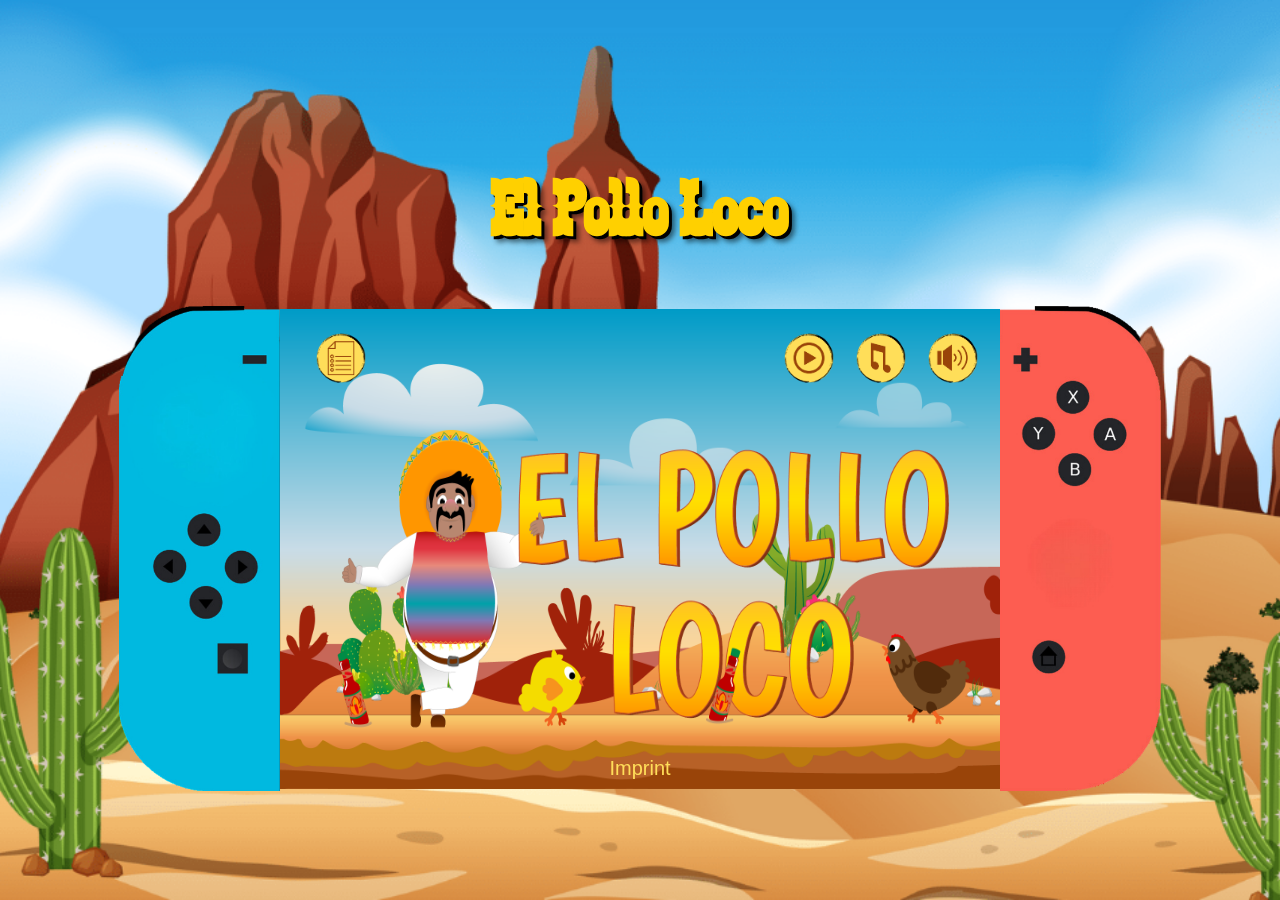
==== index.html @ 63dd64ae "fix: Reset collectible items, updated JS documentation" ====
<!DOCTYPE html>
<html translate="no" lang="en">
  <head>
    <meta charset="UTF-8" />
    <meta name="viewport" content="width=device-width, initial-scale=1.0" />
    <link rel="stylesheet" href="style.css" />

       <!-- Basic Classes -->
       <script src="js/models/drawable-object.class.js"></script>
       <script src="js/models/movable-object.class.js"></script>
       <script src="js/models/character.class.js"></script>
       <script src="js/models/enemies/chicken.class.js"></script>
       <script src="js/models/enemies/chicken-small.class.js"></script>
       <script src="js/models/enemies/endboss.class.js"></script>
       <script src="js/models/cloud.class.js"></script>
       <script src="js/models/collectibleItems/collectibl-bottle.class.js"></script>
       <script src="js/models/collectibleItems/collectibl-coin.class.js"></script>
       <script src="js/models/statusbar/status-bar.class.js"></script>
       <script src="js/models/statusbar/statusbar-bottle.class.js"></script>
       <script src="js/models/statusbar/statusbar-coin.class.js"></script>
       <script src="js/models/salsaStore/salsa_store.class.js"></script>
      
       <!-- Managers and Helper Classes -->
       <script src="js/models/collisonManager.class.js"></script>
       <script src="js/models/game-reset-manager.class.js"></script>
       <script src="js/models/audioManager.class.js"></script>
     
       <!-- Icons and UI Elements -->
       <script src="js/models/icons/music-mute.class.js"></script>
       <script src="js/models/play-audio.class.js"></script>
       <script src="js/models/icons/sound-mute.class.js"></script>
       <script src="js/models/icons/button-home.class.js"></script>
       <script src="js/models/icons/move-raight.class.js"></script>
       <script src="js/models/icons/move-left.class.js"></script>
       <script src="js/models/icons/jump.class.js"></script>
       <script src="js/models/icons/buy.class.js"></script>
       <script src="js/models/icons/attack.class.js"></script>
       <script src="js/models/icons/play-game.class.js"></script>
       <script src="js/models/icons/instruction.class.js"></script>
       <script src="js/models/imprint.class.js"></script> 
     
       <!-- World and Level -->
       <script src="js/models/world.class.js"></script>
       <script src="js/models/background.class.js"></script>
       <script src="js/models/keyboard.class.js"></script>
       <script src="js/models/level.class.js"></script>
       



       <script src="js/models/throwable-object.class.js"></script>
       <script src="js/levels/level1.js"></script>
       
        <!-- Start Screen and End of Game -->
        <script src="js/models/startscreen.class.js"></script>
        <script src="js/models/game-over.class.js"></script>
        <script src="js/models/you-won.class.js"></script>
 
     
       <!-- Main Game Script -->
       <script src="js/game.js"></script>
    <link
      rel="icon"
      type="image/png"
      href="img/favicon/favicon-96x96.png"
      sizes="96x96"
    />
    <link rel="icon" type="image/svg+xml" href="img/favicon/favicon.svg" />
    <link rel="shortcut icon" href="img/favicon/favicon.ico" />
    <link
      rel="apple-touch-icon"
      sizes="180x180"
      href="img/favicon/apple-touch-icon.png"
    />
    <link rel="manifest" href="img/favicon/site.webmanifest" />

    <title>El Pollo Loco</title>
  </head>
  <body onload="init()">
    <h1>El Pollo Loco</h1>
    <div id="controllerContainer">
      
      <div class="containerControlerL">
        <img src="img/background/Controller-Left.png" alt="Left Controller" />
        <div class="arrow" id="arrowTop"></div>
        <div class="arrow" id="arrowRaight"></div>
        <div class="arrow" id="arrowBottom"></div>
        <div class="arrow" id="arrowLeft"></div>
      </div>

      <div id="fullscreen">
        <canvas id="canvas" width="720" height="480"></canvas>
      </div>

      <div class="containerControlerR">
        <img src="img/background/Controller-Right.png" alt="Right Controller" />
        <div class="button" id="xButton"></div>
        <div class="button" id="aButton"></div>
        <div class="button" id="bButton"></div>
        <div class="button" id="yButton"></div>
        <div class="button" id="home"></div>
      </div>


      <div id="popup" class="popup">

        <img src="img/turn-phone.png" alt="">
        <p>Rotate your phone to play.</p>
    </div>

  </body>
</html>
---- style.css ----
/* Global Styles & Reset */
* {
  box-sizing: border-box;
}
@font-face {
  font-family: 'zabras'; 
  src: url('fonts/Zabars.ttf') format('truetype'); 
  font-style: normal;
}

h1 {
  font-family: "zabras",Arial, Helvetica, sans-serif;
  font-size: 5rem;
  color: #ffd000;
  text-shadow: 
    3px 3px 0px #000, 
    6px 6px 5px rgba(0, 0, 0, 0.5); 
}



/* Body Layout & Background */
body {
  margin: 0;
  display: flex;
  flex-direction: column;
  justify-content: center;
  align-items: center;
  height: 100vh;
  background-image: url("img/desert-background.png");
  background-size: cover;
  background-position: center;
  background-repeat: no-repeat;
  background-attachment: fixed;
}

/* Container for Controllers */
.containerControlerL,
.containerControlerR {
  position: relative;
  display: flex;
}

/* General settings for arrows and buttons */
.arrow,
.button {
  position: absolute;
  width: 35px;
  height: 35px;
  border-radius: 50%;
  z-index: 10;
  cursor: pointer;
}

/* Positioning of the arrows */
#arrowTop {
  top: 206px;
  left: 68px;
}

#arrowRaight {
  top: 244px;
  left: 105px;
}

#arrowBottom {
  top: 278px;
  left: 70px;
}

#arrowLeft {
  top: 242px;
  left: 34px;
}


/* Positioning of the gamepad buttons */
#xButton {
  top: 74px;
  left: 55px;
}

#aButton {
  top: 110px;
  left: 92px;
}

#bButton {
  top: 146px;
  left: 57px;
}

#yButton {
  top: 110px;
  left: 21px;
}

#home {
  top: 336px;
  left: 31px;
}

/* Controller container & image */
#controllerContainer {
  display: flex;
  position: relative;
}

#controllerContainer img {
  height: 485px;
  margin-bottom: 2px;
}

/* Fullscreen container */
#fullscreen {
  display: flex;
  justify-content: center;
  align-items: center;
}

/* Canvas element */
canvas {
  display: block;
}


.popup {
  display: none;
  position: fixed;
  top: 0;
  left: 0;
  width: 100%;
  height: 100%;
  background-color: rgba(0, 0, 0, 1);
  color: white;
  justify-content: center;
  align-items: center;
  text-align: center;
  font-size: 1.5em;
  display: flex;
  flex-direction: column;
}
#popup{
  display: none;
}
.popup p {
  padding: 20px;
}
.popup img{
  width: 80%;
  margin-bottom: 0 !important;
}
/* Imprint */
.imprintContainer{
  font-family: Arial, sans-serif;
  line-height: 1.6;
  margin: 20px;
}
.backIcon{
  width: 50px;
}
.headerImprint{
  color: #333;
}
.imprint {
  background-color: #f9f9f9;
  padding: 20px;
  border-radius: 8px;
}




/* Responsive adjustments */
@media (max-width: 1060px) {
  .containerControlerL,
  .containerControlerR {
    display: none;
  }
  h1{
    display: none;
  }
}

@media only screen and (max-width: 900px) {
  canvas {
    width: 100%;
  }
}

@media only screen and (max-height: 720px) {
  canvas {
    height: 100vh;
  }
  
  .containerControlerL,
  .containerControlerR {
    display: none;
  }
  h1{
    display: none;
  }
}
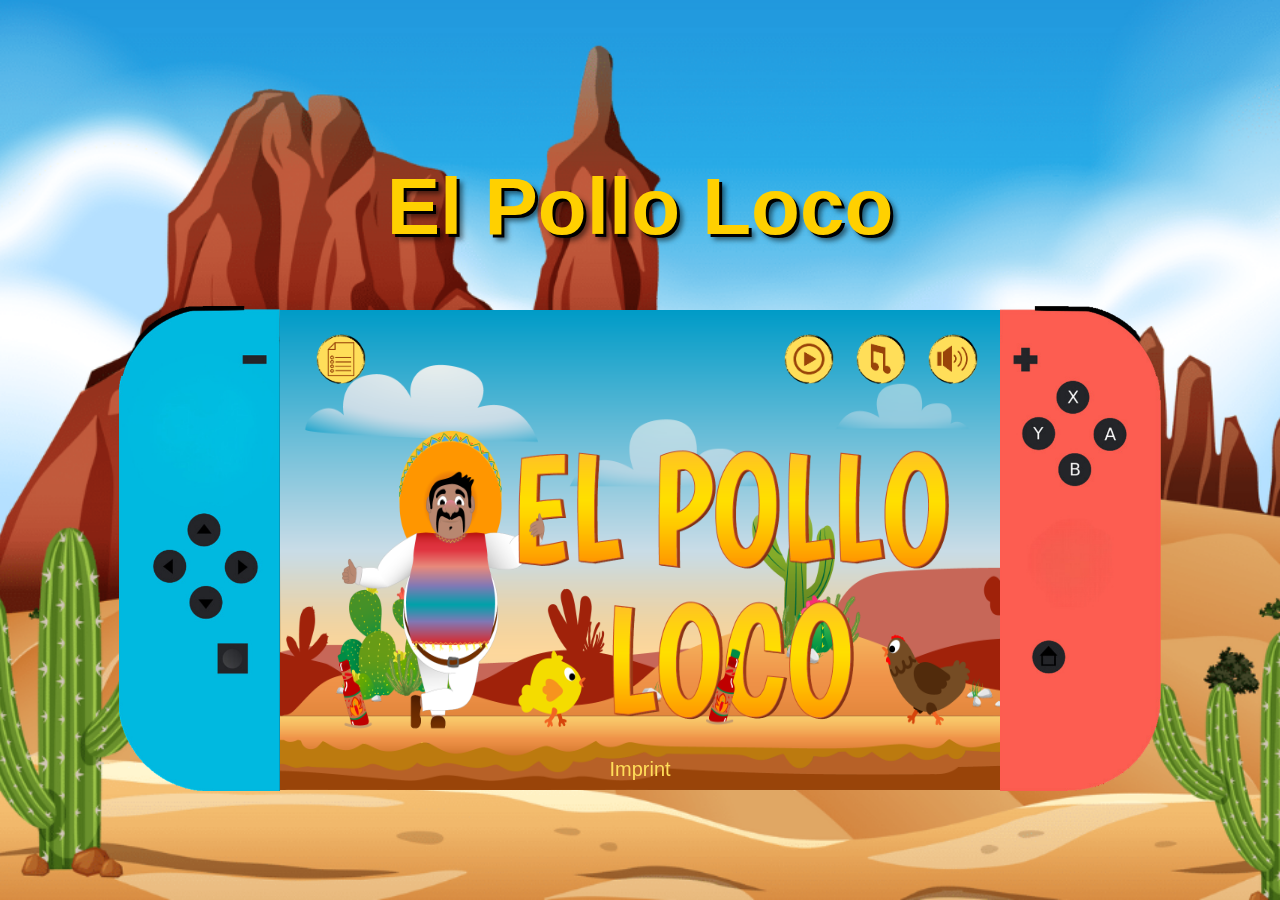
==== commit 101e75fa: "Adjusted folder structure" ====
--- a/index.html
+++ b/index.html
@@ -3,7 +3,7 @@
   <head>
     <meta charset="UTF-8" />
     <meta name="viewport" content="width=device-width, initial-scale=1.0" />
-    <link rel="stylesheet" href="style.css" />
+    <link rel="stylesheet" href="/css/style.css" />
 
        <!-- Basic Classes -->
        <script src="js/models/drawable-object.class.js"></script>
@@ -15,19 +15,19 @@
        <script src="js/models/cloud.class.js"></script>
        <script src="js/models/collectibleItems/collectibl-bottle.class.js"></script>
        <script src="js/models/collectibleItems/collectibl-coin.class.js"></script>
-       <script src="js/models/statusbar/status-bar.class.js"></script>
+       <script src="js/models/statusbar/statusbar.class.js"></script>
        <script src="js/models/statusbar/statusbar-bottle.class.js"></script>
        <script src="js/models/statusbar/statusbar-coin.class.js"></script>
        <script src="js/models/salsaStore/salsa_store.class.js"></script>
       
        <!-- Managers and Helper Classes -->
        <script src="js/models/collisonManager.class.js"></script>
-       <script src="js/models/game-reset-manager.class.js"></script>
-       <script src="js/models/audioManager.class.js"></script>
+       <script src="js/models/reset-manager.class.js"></script>
+       <script src="js/models/sound/audioManager.class.js"></script>
      
        <!-- Icons and UI Elements -->
        <script src="js/models/icons/music-mute.class.js"></script>
-       <script src="js/models/play-audio.class.js"></script>
+       <script src="js/models/sound/play-audio.class.js"></script>
        <script src="js/models/icons/sound-mute.class.js"></script>
        <script src="js/models/icons/button-home.class.js"></script>
        <script src="js/models/icons/move-raight.class.js"></script>
@@ -37,7 +37,7 @@
        <script src="js/models/icons/attack.class.js"></script>
        <script src="js/models/icons/play-game.class.js"></script>
        <script src="js/models/icons/instruction.class.js"></script>
-       <script src="js/models/imprint.class.js"></script> 
+       <script src="js/models/icons/imprint.class.js"></script> 
      
        <!-- World and Level -->
        <script src="js/models/world.class.js"></script>
@@ -52,9 +52,9 @@
        <script src="js/levels/level1.js"></script>
        
         <!-- Start Screen and End of Game -->
-        <script src="js/models/startscreen.class.js"></script>
-        <script src="js/models/game-over.class.js"></script>
-        <script src="js/models/you-won.class.js"></script>
+        <script src="js/models/start-and-end-screen/startscreen.class.js"></script>
+        <script src="js/models/start-and-end-screen/game-over.class.js"></script>
+        <script src="js/models/start-and-end-screen/you-won.class.js"></script>
  
      
        <!-- Main Game Script -->
--- a/css/style.css
+++ b/css/style.css
@@ -0,0 +1,203 @@
+/* Global Styles & Reset */
+* {
+  box-sizing: border-box;
+}
+@font-face {
+  font-family: 'zabras'; 
+  src: url('fonts/Zabars.ttf') format('truetype'); 
+  font-style: normal;
+}
+
+h1 {
+  font-family: "zabras",Arial, Helvetica, sans-serif;
+  font-size: 5rem;
+  color: #ffd000;
+  text-shadow: 
+    3px 3px 0px #000, 
+    6px 6px 5px rgba(0, 0, 0, 0.5); 
+}
+
+
+
+/* Body Layout & Background */
+body {
+  margin: 0;
+  display: flex;
+  flex-direction: column;
+  justify-content: center;
+  align-items: center;
+  height: 100vh;
+  background-image: url("../img/desert-background.png");
+  background-size: cover;
+  background-position: center;
+  background-repeat: no-repeat;
+  background-attachment: fixed;
+}
+
+/* Container for Controllers */
+.containerControlerL,
+.containerControlerR {
+  position: relative;
+  display: flex;
+}
+
+/* General settings for arrows and buttons */
+.arrow,
+.button {
+  position: absolute;
+  width: 35px;
+  height: 35px;
+  border-radius: 50%;
+  z-index: 10;
+  cursor: pointer;
+}
+
+/* Positioning of the arrows */
+#arrowTop {
+  top: 206px;
+  left: 68px;
+}
+
+#arrowRaight {
+  top: 244px;
+  left: 105px;
+}
+
+#arrowBottom {
+  top: 278px;
+  left: 70px;
+}
+
+#arrowLeft {
+  top: 242px;
+  left: 34px;
+}
+
+
+/* Positioning of the gamepad buttons */
+#xButton {
+  top: 74px;
+  left: 55px;
+}
+
+#aButton {
+  top: 110px;
+  left: 92px;
+}
+
+#bButton {
+  top: 146px;
+  left: 57px;
+}
+
+#yButton {
+  top: 110px;
+  left: 21px;
+}
+
+#home {
+  top: 336px;
+  left: 31px;
+}
+
+/* Controller container & image */
+#controllerContainer {
+  display: flex;
+  position: relative;
+}
+
+#controllerContainer img {
+  height: 485px;
+  margin-bottom: 2px;
+}
+
+/* Fullscreen container */
+#fullscreen {
+  display: flex;
+  justify-content: center;
+  align-items: center;
+}
+
+/* Canvas element */
+canvas {
+  display: block;
+}
+
+
+.popup {
+  display: none;
+  position: fixed;
+  top: 0;
+  left: 0;
+  width: 100%;
+  height: 100%;
+  background-color: rgba(0, 0, 0, 1);
+  color: white;
+  justify-content: center;
+  align-items: center;
+  text-align: center;
+  font-size: 1.5em;
+  display: flex;
+  flex-direction: column;
+}
+#popup{
+  display: none;
+}
+.popup p {
+  padding: 20px;
+}
+.popup img{
+  width: 80%;
+  margin-bottom: 0 !important;
+}
+/* Imprint */
+.imprintContainer{
+  font-family: Arial, sans-serif;
+  line-height: 1.6;
+  margin: 20px;
+}
+.backIcon{
+  width: 50px;
+}
+.headerImprint{
+  color: #333;
+}
+.imprint {
+  background-color: #f9f9f9;
+  padding: 20px;
+  border-radius: 8px;
+}
+
+
+
+
+/* Responsive adjustments */
+@media (max-width: 1060px) {
+  .containerControlerL,
+  .containerControlerR {
+    display: none;
+  }
+  h1{
+    display: none;
+  }
+}
+
+@media only screen and (max-width: 900px) {
+  canvas {
+    width: 100%;
+  }
+}
+
+@media only screen and (max-height: 720px) {
+  canvas {
+    height: 100vh;
+  }
+  
+  .containerControlerL,
+  .containerControlerR {
+    display: none;
+  }
+  h1{
+    display: none;
+  }
+}
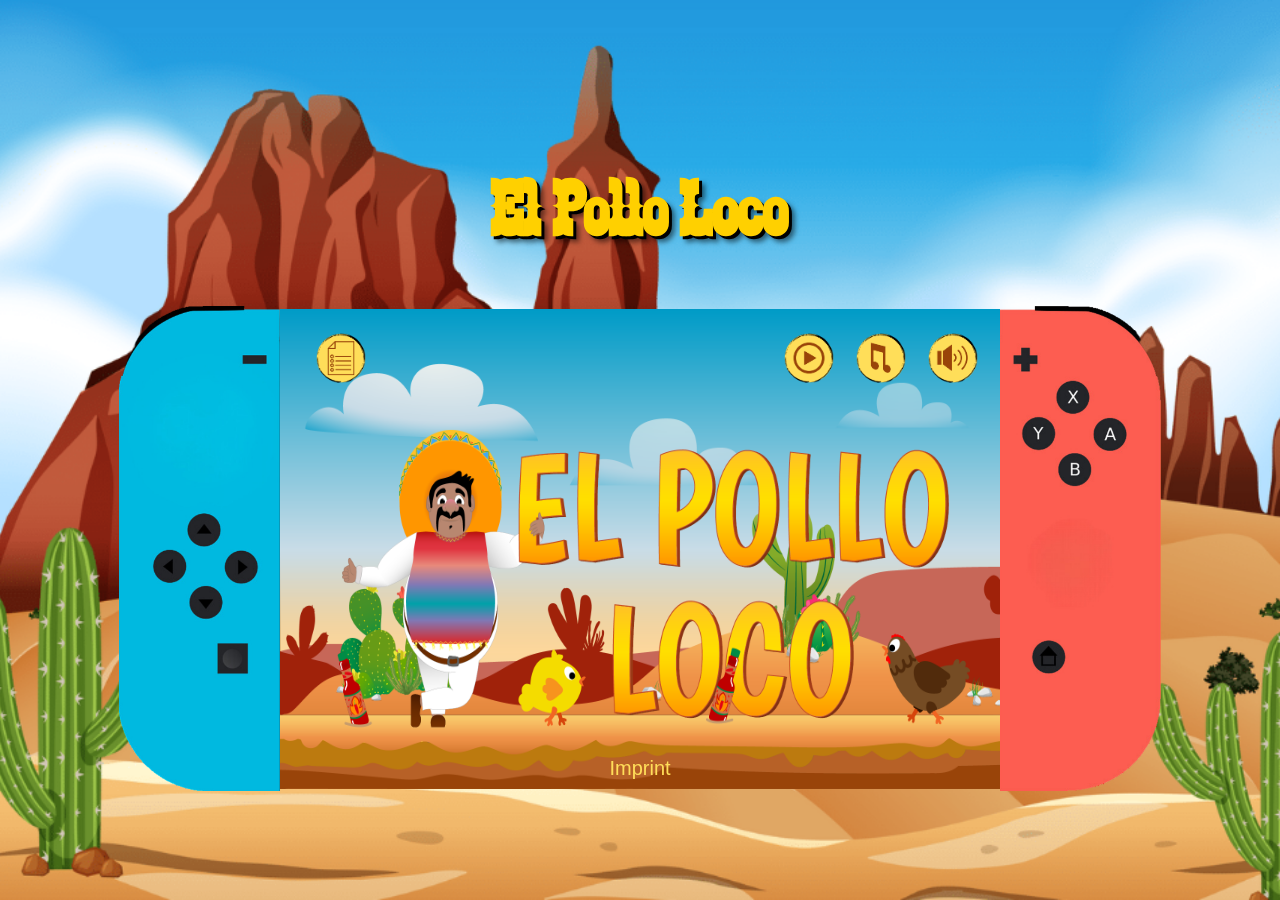
==== commit 1d18eb7f: "Removed unnecessary images." ====
--- a/index.html
+++ b/index.html
@@ -81,7 +81,7 @@
     <div id="controllerContainer">
       
       <div class="containerControlerL">
-        <img src="img/background/Controller-Left.png" alt="Left Controller" />
+        <img src="img/controllers/Controller-Left.png" alt="Left Controller" />
         <div class="arrow" id="arrowTop"></div>
         <div class="arrow" id="arrowRaight"></div>
         <div class="arrow" id="arrowBottom"></div>
@@ -93,7 +93,7 @@
       </div>
 
       <div class="containerControlerR">
-        <img src="img/background/Controller-Right.png" alt="Right Controller" />
+        <img src="img/controllers/Controller-Right.png" alt="Right Controller" />
         <div class="button" id="xButton"></div>
         <div class="button" id="aButton"></div>
         <div class="button" id="bButton"></div>
--- a/css/style.css
+++ b/css/style.css
@@ -4,7 +4,7 @@
 }
 @font-face {
   font-family: 'zabras'; 
-  src: url('fonts/Zabars.ttf') format('truetype'); 
+  src: url('../fonts/Zabars.ttf') format('truetype'); 
   font-style: normal;
 }
 
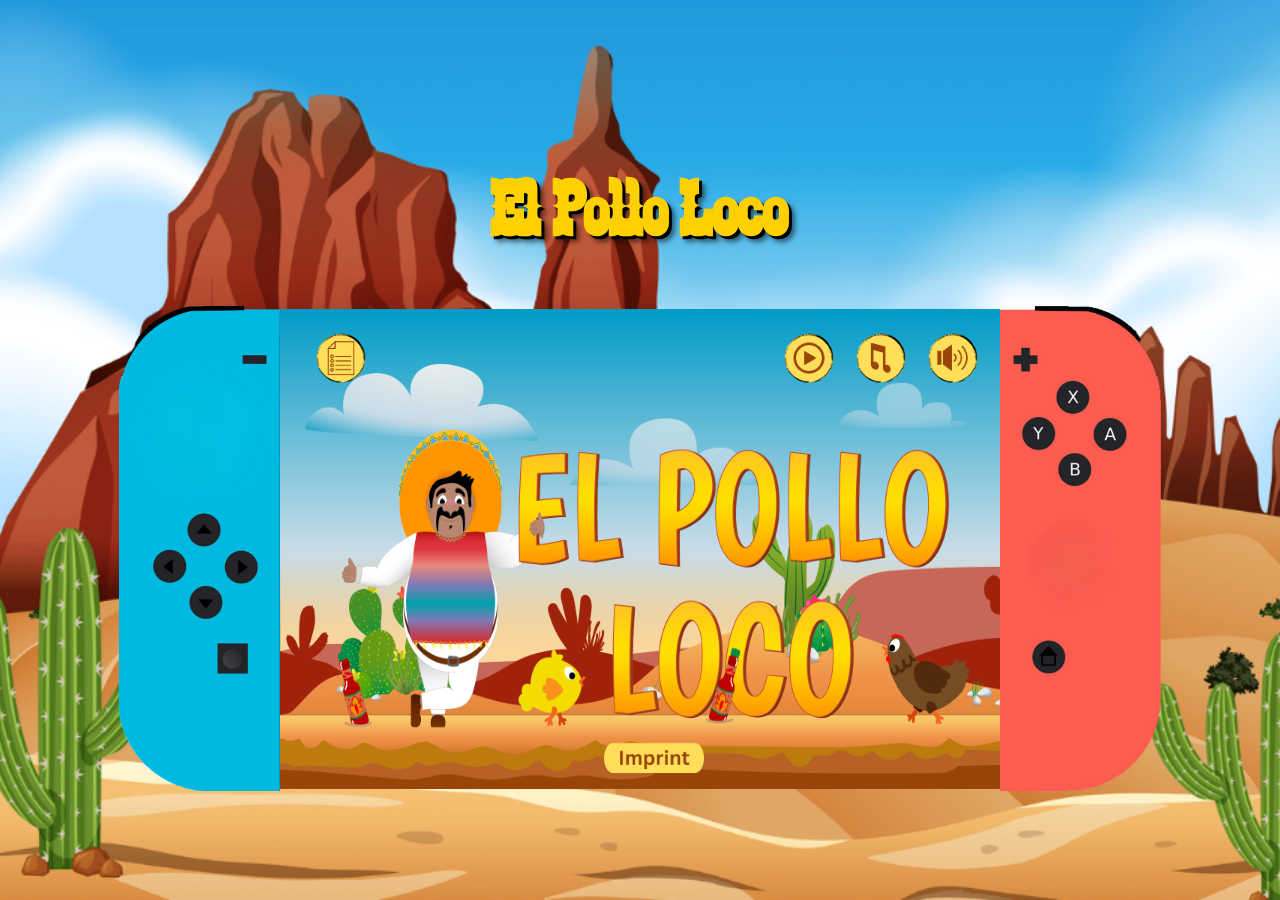
==== commit 22ba2695: "Adjusted enemy collision, made final boss harder" ====
--- a/index.html
+++ b/index.html
@@ -3,7 +3,7 @@
   <head>
     <meta charset="UTF-8" />
     <meta name="viewport" content="width=device-width, initial-scale=1.0" />
-    <link rel="stylesheet" href="/css/style.css" />
+    <link rel="stylesheet" href="css/style.css" />
 
        <!-- Basic Classes -->
        <script src="js/models/drawable-object.class.js"></script>
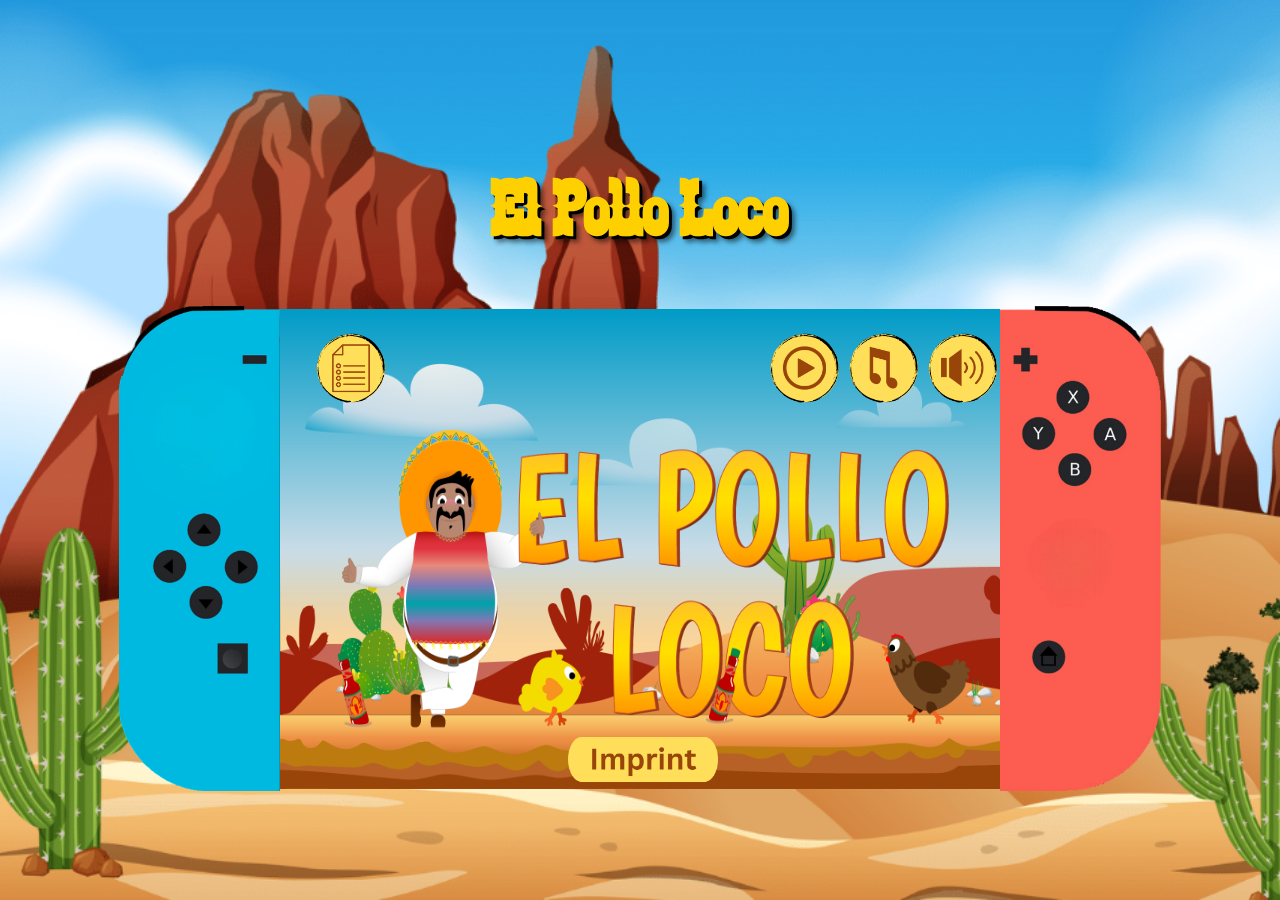
==== commit 53d2d4e0: "Added status bar final boss" ====
--- a/index.html
+++ b/index.html
@@ -18,12 +18,15 @@
        <script src="js/models/statusbar/statusbar.class.js"></script>
        <script src="js/models/statusbar/statusbar-bottle.class.js"></script>
        <script src="js/models/statusbar/statusbar-coin.class.js"></script>
+       <script src="js/models/statusbar/statusbar-endboss.class.js"></script>
        <script src="js/models/salsaStore/salsa_store.class.js"></script>
       
-       <!-- Managers and Helper Classes -->
-       <script src="js/models/collisonManager.class.js"></script>
-       <script src="js/models/reset-manager.class.js"></script>
+       <!-- Managers Helper Classes -->
+       <script src="js/models/Managers-Helper-Classes/collison-Manager.class.js"></script>
+       <script src="js/models/Managers-Helper-Classes/reset-manager.class.js"></script>
        <script src="js/models/sound/audioManager.class.js"></script>
+       <script src="js/models/Managers-Helper-Classes/drawibil-Manager.class.js"></script>
+
      
        <!-- Icons and UI Elements -->
        <script src="js/models/icons/music-mute.class.js"></script>
@@ -37,7 +40,8 @@
        <script src="js/models/icons/attack.class.js"></script>
        <script src="js/models/icons/play-game.class.js"></script>
        <script src="js/models/icons/instruction.class.js"></script>
-       <script src="js/models/icons/imprint.class.js"></script> 
+       <script src="js/models/icons/imprint.class.js"></script>
+       <script src="js/models/icons/restart.class.js"></script> 
      
        <!-- World and Level -->
        <script src="js/models/world.class.js"></script>
--- a/css/style.css
+++ b/css/style.css
@@ -151,10 +151,19 @@
   margin-bottom: 0 !important;
 }
 /* Imprint */
+.back-button {
+  position: absolute;
+  top: 10px; 
+  left: 10px; 
+  z-index: 1000; 
+ cursor: pointer; 
+}
+
 .imprintContainer{
   font-family: Arial, sans-serif;
   line-height: 1.6;
   margin: 20px;
+
 }
 .backIcon{
   width: 50px;
@@ -166,6 +175,8 @@
   background-color: #f9f9f9;
   padding: 20px;
   border-radius: 8px;
+ 
+ 
 }
 
 
@@ -201,3 +212,9 @@
     display: none;
   }
 }
+
+@media (max-width: 500px){
+ .imprint{
+  margin-top: 50px ;
+ }  
+}
